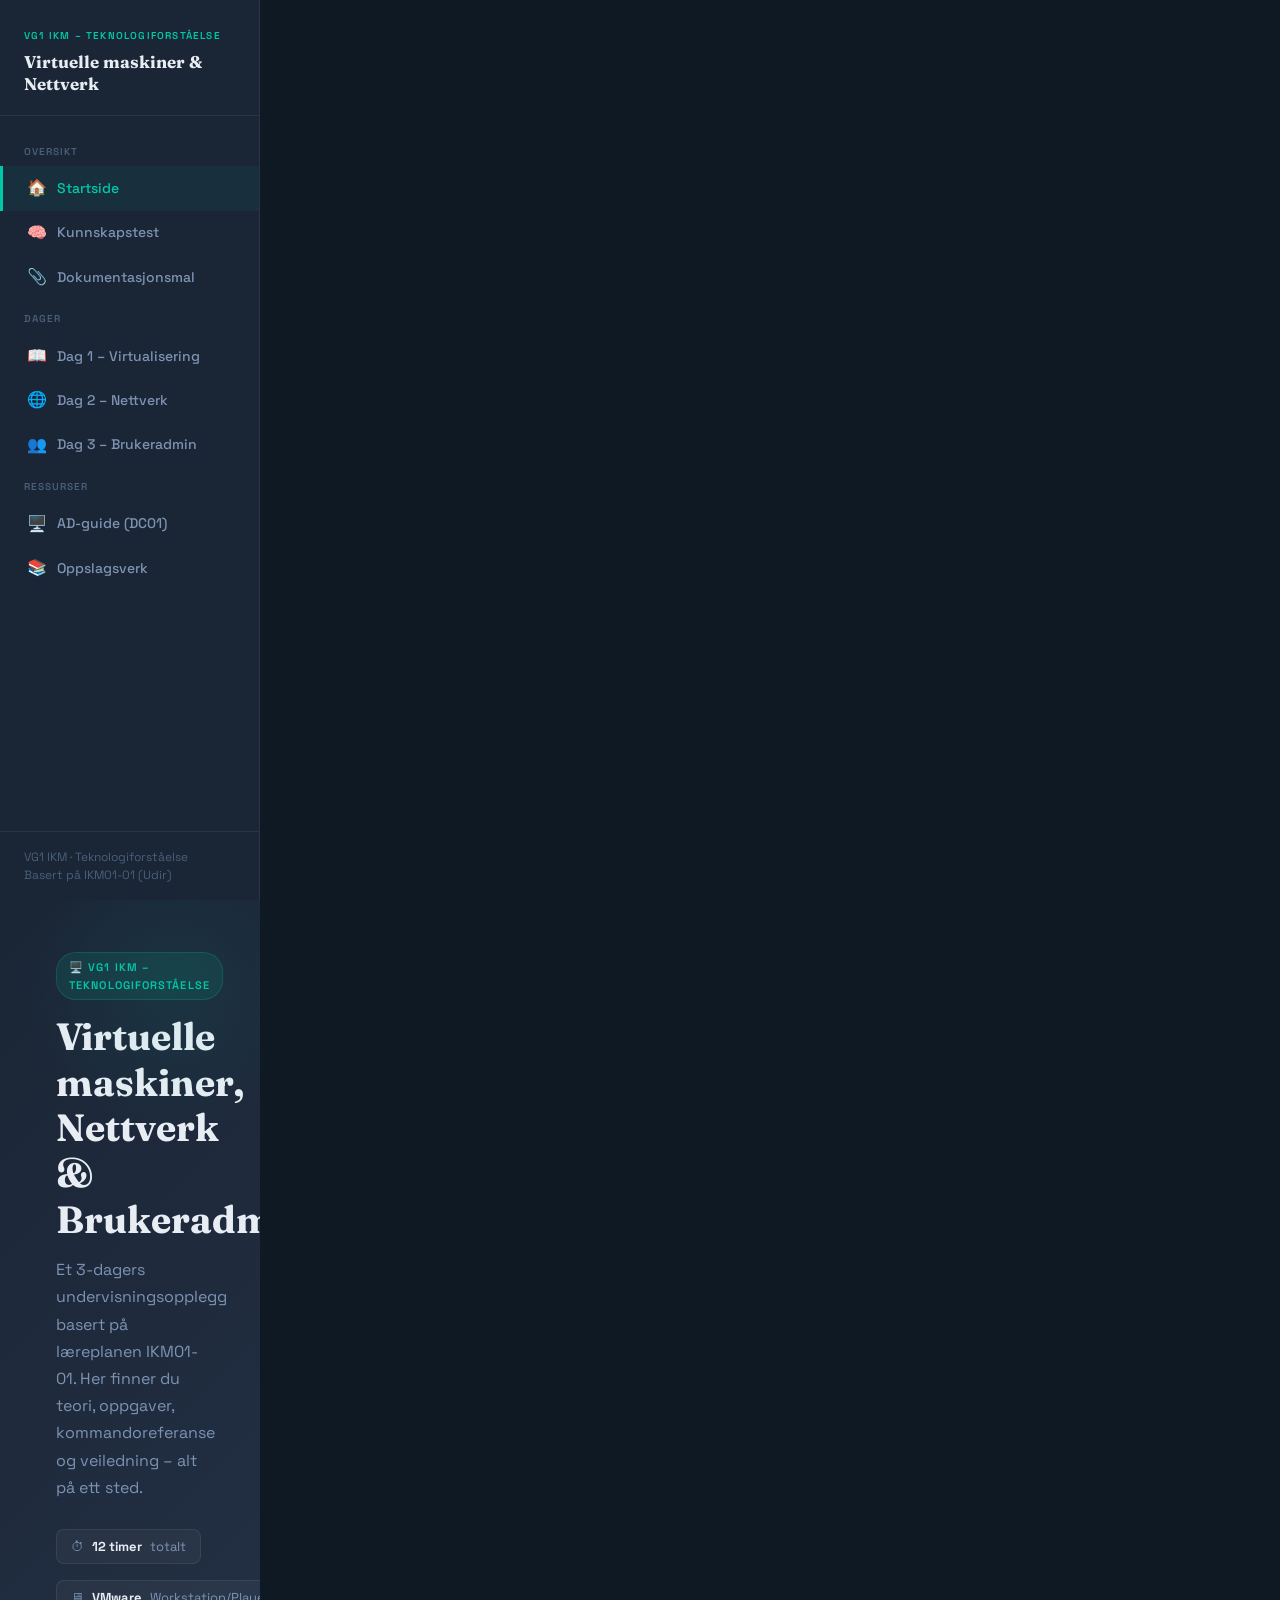
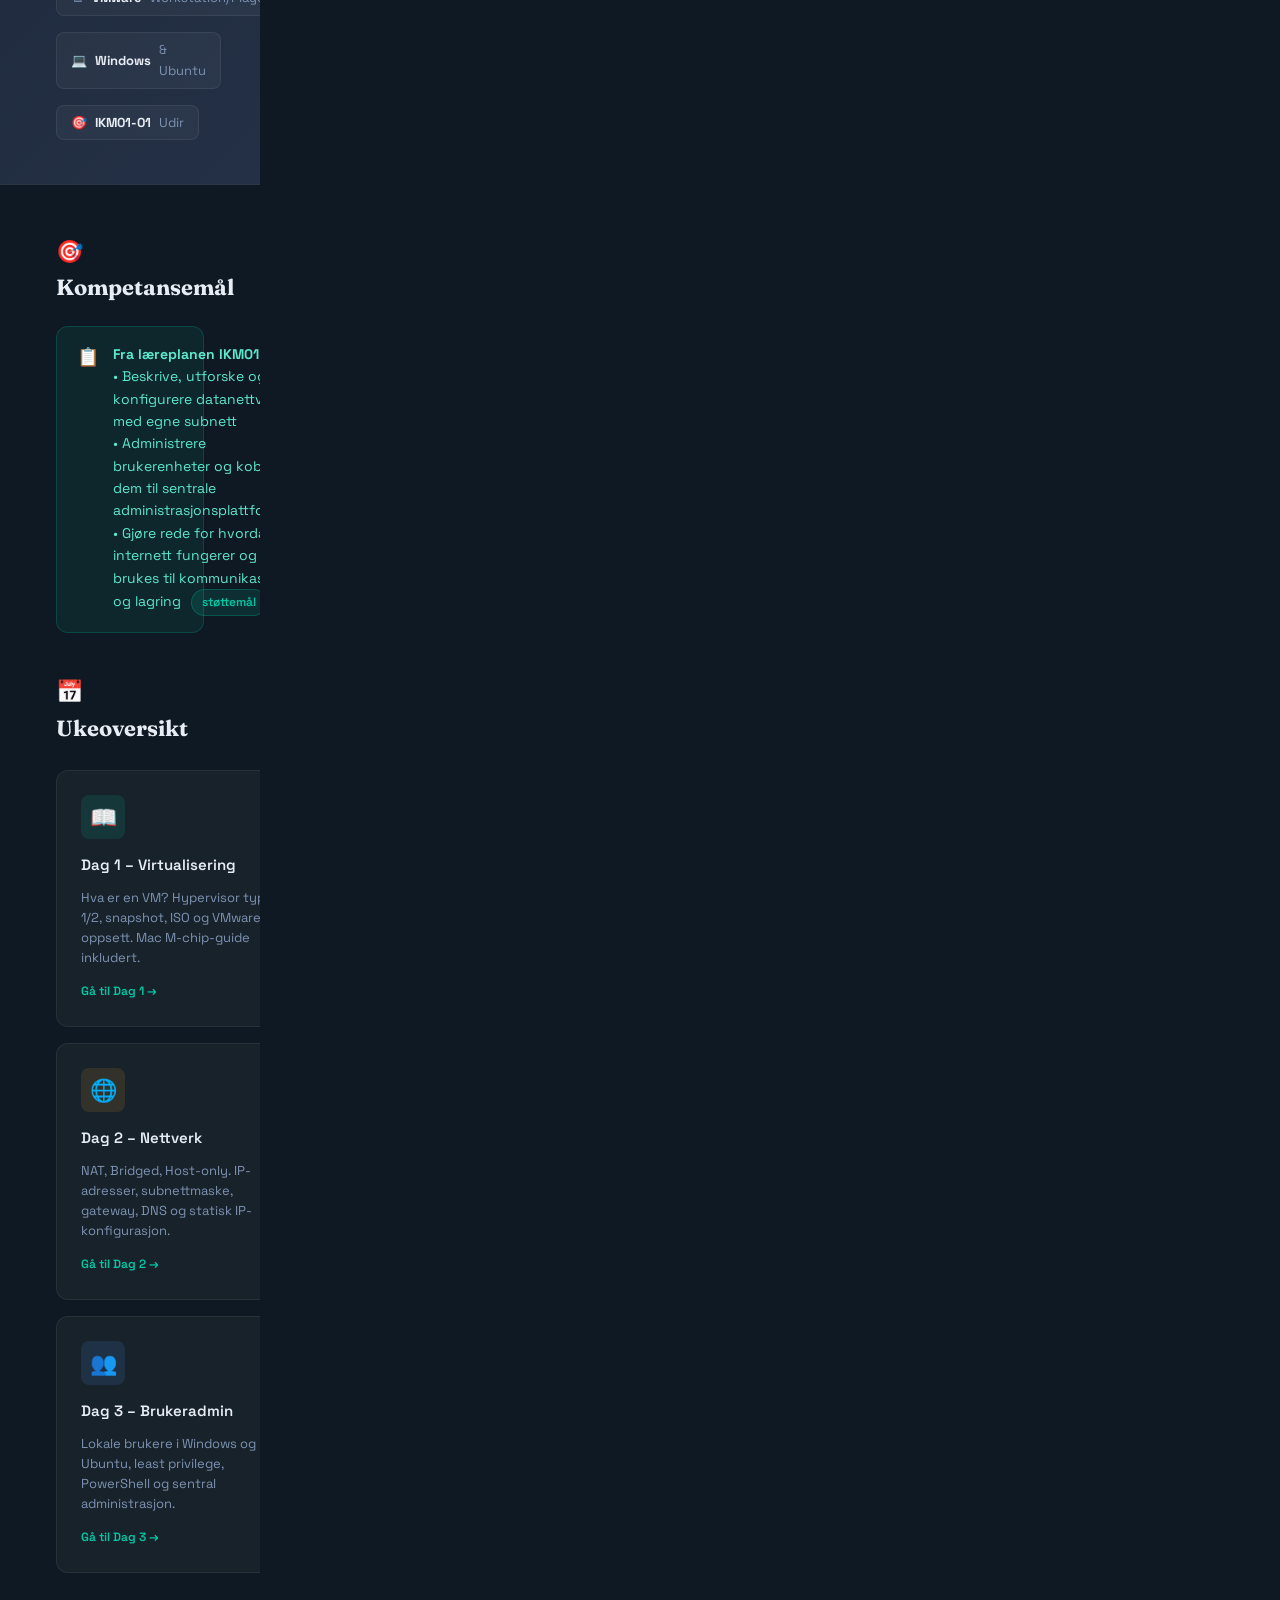
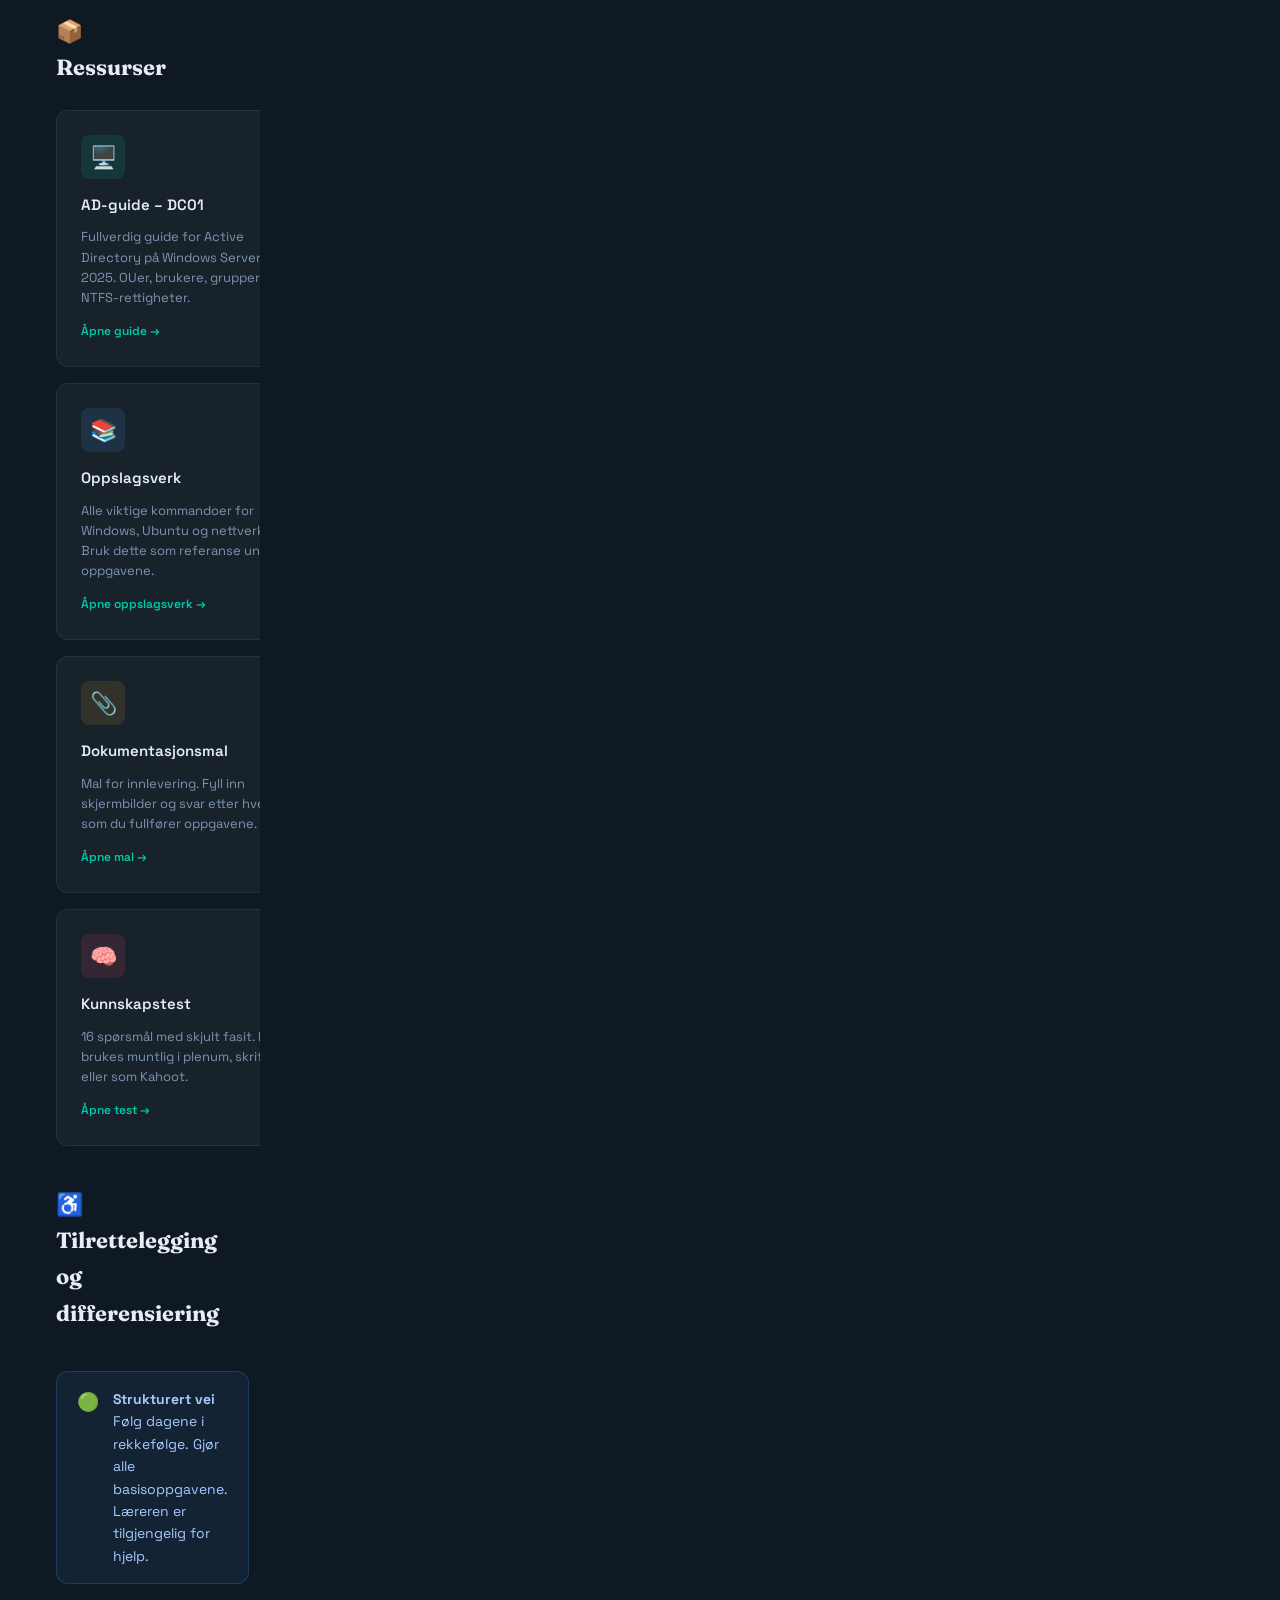
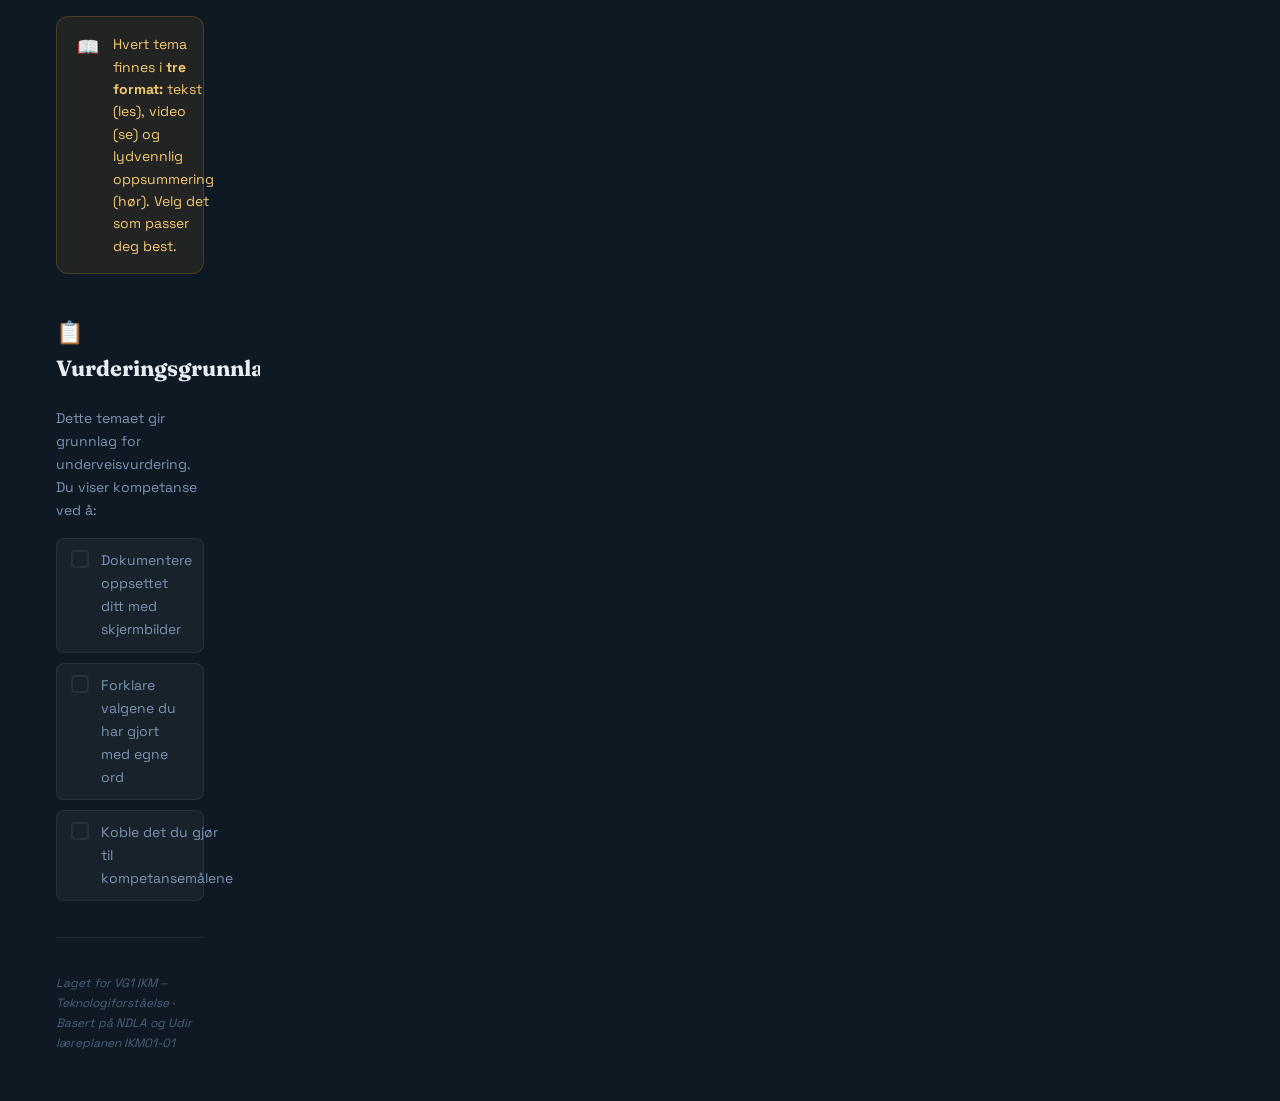
==== index.html @ b063b57e "Erstatt alle filer fra lokal versjon Co-Authored-By: Claude Sonnet 4.6 <noreply@anthropic.com>" ====
<!DOCTYPE html>
<html lang="no">
<head>
  <meta charset="UTF-8">
  <meta name="viewport" content="width=device-width, initial-scale=1.0">
  <title>VG1 IKM – Virtuelle maskiner & Nettverk</title>
  <link rel="stylesheet" href="/css/style.css">
</head>
<body>
<div class="site-wrapper">
  <!-- SIDEBAR -->
  <aside class="sidebar">
    <div class="sidebar-logo">
      <div class="logo-tag">VG1 IKM – Teknologiforståelse</div>
      <h1>Virtuelle maskiner & Nettverk</h1>
    </div>
    <nav class="sidebar-nav">
      <div class="nav-section-label">Oversikt</div>
      <a href="index.html" class="nav-link active"><span class="icon">🏠</span> Startside</a>
      <a href="kunnskapstest.html" class="nav-link"><span class="icon">🧠</span> Kunnskapstest</a>
      <a href="dokumentasjonsmal.html" class="nav-link"><span class="icon">📎</span> Dokumentasjonsmal</a>
      <div class="nav-section-label">Dager</div>
      <a href="dag1.html" class="nav-link"><span class="icon">📖</span> Dag 1 – Virtualisering</a>
      <a href="dag2.html" class="nav-link"><span class="icon">🌐</span> Dag 2 – Nettverk</a>
      <a href="dag3.html" class="nav-link"><span class="icon">👥</span> Dag 3 – Brukeradmin</a>
      <div class="nav-section-label">Ressurser</div>
      <a href="ad-guide.html" class="nav-link"><span class="icon">🖥️</span> AD-guide (DC01)</a>
      <a href="oppslagsverk.html" class="nav-link"><span class="icon">📚</span> Oppslagsverk</a>
    </nav>
    <div class="sidebar-footer">VG1 IKM · Teknologiforståelse<br>Basert på IKM01-01 (Udir)</div>
  </aside>
  <div class="overlay"></div>

  <!-- MAIN -->
  <div class="main-content">
    <div class="mobile-header">
      <h1>VG1 IKM</h1>
      <button class="hamburger">☰</button>
    </div>

    <header class="page-hero">
      <div class="hero-eyebrow">🖥️ VG1 IKM – Teknologiforståelse</div>
      <h1>Virtuelle maskiner, Nettverk & Brukeradministrasjon</h1>
      <p class="lead">Et 3-dagers undervisningsopplegg basert på læreplanen IKM01-01. Her finner du teori, oppgaver, kommandoreferanse og veiledning – alt på ett sted.</p>
      <div class="hero-meta">
        <div class="hero-meta-item">⏱ <strong>12 timer</strong> totalt</div>
        <div class="hero-meta-item">🖥 <strong>VMware</strong> Workstation/Player</div>
        <div class="hero-meta-item">💻 <strong>Windows</strong> &amp; Ubuntu</div>
        <div class="hero-meta-item">🎯 <strong>IKM01-01</strong> Udir</div>
      </div>
    </header>

    <div class="content-area">

      <!-- KOMPETANSEMÅL -->
      <div class="section-header">
        <h2>🎯 Kompetansemål</h2>
        <div class="section-line"></div>
      </div>

      <div class="callout success">
        <span class="callout-icon">📋</span>
        <div>
          <strong>Fra læreplanen IKM01-01:</strong><br>
          • Beskrive, utforske og konfigurere datanettverk med egne subnett<br>
          • Administrere brukerenheter og koble dem til sentrale administrasjonsplattformer<br>
          • Gjøre rede for hvordan internett fungerer og brukes til kommunikasjon og lagring <span class="pill teal" style="margin-left:6px">støttemål</span>
        </div>
      </div>

      <!-- UKEOVERSIKT -->
      <div class="section-header" style="margin-top:40px">
        <h2>📅 Ukeoversikt</h2>
        <div class="section-line"></div>
      </div>

      <div class="card-grid">
        <a href="dag1.html" class="card">
          <div class="card-icon teal">📖</div>
          <h3>Dag 1 – Virtualisering</h3>
          <p>Hva er en VM? Hypervisor type 1/2, snapshot, ISO og VMware-oppsett. Mac M-chip-guide inkludert.</p>
          <div class="card-footer">Gå til Dag 1 →</div>
        </a>
        <a href="dag2.html" class="card">
          <div class="card-icon amber">🌐</div>
          <h3>Dag 2 – Nettverk</h3>
          <p>NAT, Bridged, Host-only. IP-adresser, subnettmaske, gateway, DNS og statisk IP-konfigurasjon.</p>
          <div class="card-footer">Gå til Dag 2 →</div>
        </a>
        <a href="dag3.html" class="card">
          <div class="card-icon blue">👥</div>
          <h3>Dag 3 – Brukeradmin</h3>
          <p>Lokale brukere i Windows og Ubuntu, least privilege, PowerShell og sentral administrasjon.</p>
          <div class="card-footer">Gå til Dag 3 →</div>
        </a>
      </div>

      <!-- RESSURSER -->
      <div class="section-header" style="margin-top:40px">
        <h2>📦 Ressurser</h2>
        <div class="section-line"></div>
      </div>

      <div class="card-grid">
        <a href="ad-guide.html" class="card">
          <div class="card-icon teal">🖥️</div>
          <h3>AD-guide – DC01</h3>
          <p>Fullverdig guide for Active Directory på Windows Server 2025. OUer, brukere, grupper og NTFS-rettigheter.</p>
          <div class="card-footer">Åpne guide →</div>
        </a>
        <a href="oppslagsverk.html" class="card">
          <div class="card-icon blue">📚</div>
          <h3>Oppslagsverk</h3>
          <p>Alle viktige kommandoer for Windows, Ubuntu og nettverk. Bruk dette som referanse under oppgavene.</p>
          <div class="card-footer">Åpne oppslagsverk →</div>
        </a>
        <a href="dokumentasjonsmal.html" class="card">
          <div class="card-icon amber">📎</div>
          <h3>Dokumentasjonsmal</h3>
          <p>Mal for innlevering. Fyll inn skjermbilder og svar etter hvert som du fullfører oppgavene.</p>
          <div class="card-footer">Åpne mal →</div>
        </a>
        <a href="kunnskapstest.html" class="card">
          <div class="card-icon red">🧠</div>
          <h3>Kunnskapstest</h3>
          <p>16 spørsmål med skjult fasit. Kan brukes muntlig i plenum, skriftlig eller som Kahoot.</p>
          <div class="card-footer">Åpne test →</div>
        </a>
      </div>

      <!-- UU OG DIFFERENSIERING -->
      <div class="section-header" style="margin-top:40px">
        <h2>♿ Tilrettelegging og differensiering</h2>
        <div class="section-line"></div>
      </div>

      <div style="display:grid;grid-template-columns:1fr 1fr;gap:16px">
        <div class="callout info">
          <span class="callout-icon">🟢</span>
          <div>
            <strong>Strukturert vei</strong><br>
            Følg dagene i rekkefølge. Gjør alle basisoppgavene. Læreren er tilgjengelig for hjelp.
          </div>
        </div>
        <div class="callout info" style="border-color:rgba(74,158,255,0.4)">
          <span class="callout-icon">🔵</span>
          <div>
            <strong>Utforskningsvei</strong><br>
            Hopp raskere gjennom teorien og ta fordypningsoppgaver. Sett opp mer komplekse miljøer.
          </div>
        </div>
      </div>

      <div class="callout warning" style="margin-top:12px">
        <span class="callout-icon">📖</span>
        <div>Hvert tema finnes i <strong>tre format:</strong> tekst (les), video (se) og lydvennlig oppsummering (hør). Velg det som passer deg best.</div>
      </div>

      <!-- VURDERING -->
      <div class="section-header" style="margin-top:40px">
        <h2>📋 Vurderingsgrunnlag</h2>
        <div class="section-line"></div>
      </div>

      <p style="font-size:14px;color:var(--text-muted);margin-bottom:16px">Dette temaet gir grunnlag for underveisvurdering. Du viser kompetanse ved å:</p>
      <ul class="checklist">
        <li><span class="check-box"></span> Dokumentere oppsettet ditt med skjermbilder</li>
        <li><span class="check-box"></span> Forklare valgene du har gjort med egne ord</li>
        <li><span class="check-box"></span> Koble det du gjør til kompetansemålene</li>
      </ul>

      <hr class="divider">
      <p style="font-size:12px;color:var(--text-dim)"><em>Laget for VG1 IKM – Teknologiforståelse · Basert på NDLA og Udir læreplanen IKM01-01</em></p>
    </div>
  </div>
</div>
<script src="/js/main.js"></script>
</body>
</html>
---- css/style.css ----
@import url('https://fonts.googleapis.com/css2?family=Space+Grotesk:wght@300;400;500;600;700&family=JetBrains+Mono:wght@400;500&family=Fraunces:ital,opsz,wght@0,9..144,300;0,9..144,700;1,9..144,400&display=swap');

:root {
  --navy: #0f1923;
  --navy-light: #1a2535;
  --navy-mid: #243045;
  --teal: #00c9a7;
  --teal-dim: #00a388;
  --amber: #f5a623;
  --blue: #4a9eff;
  --red: #ff4d6d;
  --text: #e8edf4;
  --text-muted: #7d93b2;
  --text-dim: #4a5f7a;
  --border: rgba(255,255,255,0.07);
  --card-bg: rgba(255,255,255,0.04);
  --card-hover: rgba(255,255,255,0.07);
  --radius: 12px;
  --radius-sm: 8px;
  --mono: 'JetBrains Mono', monospace;
  --sans: 'Space Grotesk', sans-serif;
  --serif: 'Fraunces', serif;
  --transition: 0.2s ease;
}

*, *::before, *::after { box-sizing: border-box; margin: 0; padding: 0; }

html { scroll-behavior: smooth; }

body {
  font-family: var(--sans);
  background: var(--navy);
  color: var(--text);
  line-height: 1.65;
  font-size: 16px;
  min-height: 100vh;
  -webkit-font-smoothing: antialiased;
}

/* ─── LAYOUT ─── */
.site-wrapper { display: grid; grid-template-columns: 260px 1fr; min-height: 100vh; }

.sidebar {
  position: sticky;
  top: 0;
  height: 100vh;
  background: var(--navy-light);
  border-right: 1px solid var(--border);
  display: flex;
  flex-direction: column;
  overflow-y: auto;
  z-index: 100;
}

.main-content { overflow: hidden; }

/* ─── SIDEBAR ─── */
.sidebar-logo {
  padding: 28px 24px 20px;
  border-bottom: 1px solid var(--border);
}

.sidebar-logo .logo-tag {
  font-size: 10px;
  font-weight: 600;
  letter-spacing: 0.12em;
  text-transform: uppercase;
  color: var(--teal);
  margin-bottom: 6px;
}

.sidebar-logo h1 {
  font-family: var(--serif);
  font-size: 17px;
  font-weight: 700;
  color: var(--text);
  line-height: 1.3;
}

.sidebar-nav { padding: 16px 0; flex: 1; }

.nav-section-label {
  font-size: 10px;
  font-weight: 600;
  letter-spacing: 0.1em;
  text-transform: uppercase;
  color: var(--text-dim);
  padding: 12px 24px 6px;
}

.nav-link {
  display: flex;
  align-items: center;
  gap: 10px;
  padding: 9px 24px;
  color: var(--text-muted);
  text-decoration: none;
  font-size: 14px;
  font-weight: 500;
  border-left: 3px solid transparent;
  transition: var(--transition);
}

.nav-link:hover {
  color: var(--text);
  background: var(--card-bg);
  border-left-color: var(--border);
}

.nav-link.active {
  color: var(--teal);
  background: rgba(0,201,167,0.07);
  border-left-color: var(--teal);
}

.nav-link .icon { font-size: 16px; width: 20px; text-align: center; flex-shrink: 0; }

.nav-badge {
  margin-left: auto;
  font-size: 10px;
  font-weight: 600;
  padding: 2px 7px;
  border-radius: 20px;
  background: rgba(245,166,35,0.15);
  color: var(--amber);
}

.sidebar-footer {
  padding: 16px 24px;
  border-top: 1px solid var(--border);
  font-size: 12px;
  color: var(--text-dim);
  line-height: 1.5;
}

/* ─── HERO / PAGE HEADER ─── */
.page-hero {
  background: linear-gradient(135deg, var(--navy-light) 0%, var(--navy-mid) 100%);
  border-bottom: 1px solid var(--border);
  padding: 52px 56px 44px;
  position: relative;
  overflow: hidden;
}

.page-hero::before {
  content: '';
  position: absolute;
  top: -60px; right: -60px;
  width: 300px; height: 300px;
  background: radial-gradient(circle, rgba(0,201,167,0.08) 0%, transparent 70%);
  pointer-events: none;
}

.hero-eyebrow {
  display: inline-flex;
  align-items: center;
  gap: 8px;
  font-size: 11px;
  font-weight: 600;
  letter-spacing: 0.1em;
  text-transform: uppercase;
  color: var(--teal);
  margin-bottom: 14px;
  padding: 5px 12px;
  background: rgba(0,201,167,0.1);
  border-radius: 20px;
  border: 1px solid rgba(0,201,167,0.2);
}

.page-hero h1 {
  font-family: var(--serif);
  font-size: 38px;
  font-weight: 700;
  color: var(--text);
  line-height: 1.2;
  margin-bottom: 14px;
  max-width: 700px;
}

.page-hero .lead {
  font-size: 16px;
  color: var(--text-muted);
  max-width: 600px;
  line-height: 1.7;
}

.hero-meta {
  display: flex;
  flex-wrap: wrap;
  gap: 16px;
  margin-top: 28px;
}

.hero-meta-item {
  display: flex;
  align-items: center;
  gap: 8px;
  font-size: 13px;
  color: var(--text-muted);
  padding: 6px 14px;
  background: var(--card-bg);
  border: 1px solid var(--border);
  border-radius: var(--radius-sm);
}

.hero-meta-item strong { color: var(--text); }

/* ─── CONTENT AREA ─── */
.content-area { padding: 48px 56px; max-width: 960px; }

/* ─── CARDS ─── */
.card-grid { display: grid; grid-template-columns: repeat(auto-fill, minmax(260px, 1fr)); gap: 16px; margin: 24px 0; }

.card {
  background: var(--card-bg);
  border: 1px solid var(--border);
  border-radius: var(--radius);
  padding: 24px;
  text-decoration: none;
  color: inherit;
  display: flex;
  flex-direction: column;
  gap: 10px;
  transition: var(--transition);
  cursor: pointer;
}

.card:hover {
  background: var(--card-hover);
  border-color: rgba(255,255,255,0.12);
  transform: translateY(-2px);
  box-shadow: 0 8px 32px rgba(0,0,0,0.3);
}

.card-icon {
  width: 44px; height: 44px;
  border-radius: var(--radius-sm);
  display: flex; align-items: center; justify-content: center;
  font-size: 22px;
  background: rgba(255,255,255,0.06);
  margin-bottom: 4px;
}

.card-icon.teal { background: rgba(0,201,167,0.12); }
.card-icon.amber { background: rgba(245,166,35,0.12); }
.card-icon.blue { background: rgba(74,158,255,0.12); }
.card-icon.red { background: rgba(255,77,109,0.12); }

.card h3 { font-size: 15px; font-weight: 600; color: var(--text); }
.card p { font-size: 13px; color: var(--text-muted); line-height: 1.55; flex: 1; }

.card-footer {
  display: flex;
  align-items: center;
  gap: 6px;
  font-size: 12px;
  font-weight: 600;
  color: var(--teal);
  margin-top: 4px;
}

/* ─── SECTION HEADERS ─── */
.section-header {
  display: flex;
  align-items: baseline;
  gap: 14px;
  margin-bottom: 20px;
  margin-top: 44px;
}

.section-header:first-child { margin-top: 0; }

.section-header h2 {
  font-family: var(--serif);
  font-size: 22px;
  font-weight: 700;
  color: var(--text);
}

.section-line {
  flex: 1;
  height: 1px;
  background: var(--border);
}

/* ─── CALLOUT / INFO BOXES ─── */
.callout {
  border-radius: var(--radius);
  padding: 16px 20px;
  margin: 20px 0;
  display: flex;
  gap: 14px;
  align-items: flex-start;
  font-size: 14px;
  line-height: 1.6;
}

.callout.info { background: rgba(74,158,255,0.08); border: 1px solid rgba(74,158,255,0.2); color: #a8c8ff; }
.callout.warning { background: rgba(245,166,35,0.08); border: 1px solid rgba(245,166,35,0.2); color: #f5c873; }
.callout.success { background: rgba(0,201,167,0.08); border: 1px solid rgba(0,201,167,0.2); color: #5de8cc; }
.callout.danger { background: rgba(255,77,109,0.08); border: 1px solid rgba(255,77,109,0.2); color: #ff8fa3; }

.callout-icon { font-size: 18px; flex-shrink: 0; line-height: 1.6; }

/* ─── TABLES ─── */
.table-wrap { overflow-x: auto; margin: 20px 0; border-radius: var(--radius); border: 1px solid var(--border); }

table { width: 100%; border-collapse: collapse; font-size: 14px; }

thead tr { background: rgba(255,255,255,0.05); }
thead th { padding: 12px 16px; text-align: left; font-size: 11px; font-weight: 600; letter-spacing: 0.08em; text-transform: uppercase; color: var(--text-muted); white-space: nowrap; }
tbody tr { border-top: 1px solid var(--border); }
tbody tr:hover { background: var(--card-bg); }
tbody td { padding: 12px 16px; color: var(--text-muted); vertical-align: top; }
tbody td strong, tbody td code { color: var(--text); }

/* ─── CODE BLOCKS ─── */
.code-block {
  background: #0a1017;
  border: 1px solid var(--border);
  border-radius: var(--radius);
  overflow: hidden;
  margin: 20px 0;
}

.code-header {
  display: flex;
  align-items: center;
  justify-content: space-between;
  padding: 10px 16px;
  background: rgba(255,255,255,0.03);
  border-bottom: 1px solid var(--border);
  font-size: 12px;
  color: var(--text-dim);
}

.code-lang { font-weight: 600; color: var(--teal); font-family: var(--mono); font-size: 11px; }

.copy-btn {
  background: none;
  border: 1px solid var(--border);
  color: var(--text-muted);
  font-family: var(--sans);
  font-size: 11px;
  font-weight: 500;
  padding: 4px 10px;
  border-radius: 6px;
  cursor: pointer;
  transition: var(--transition);
}

.copy-btn:hover { color: var(--text); border-color: rgba(255,255,255,0.2); }
.copy-btn.copied { color: var(--teal); border-color: var(--teal); }

pre {
  padding: 20px;
  overflow-x: auto;
  font-family: var(--mono);
  font-size: 13px;
  line-height: 1.75;
  color: #c9d1d9;
}

code {
  font-family: var(--mono);
  font-size: 0.88em;
  background: rgba(255,255,255,0.08);
  padding: 2px 6px;
  border-radius: 4px;
  color: var(--teal);
}

pre code { background: none; padding: 0; font-size: 1em; color: inherit; }

/* Syntax coloring */
.kw { color: #ff79c6; }
.cm { color: #6272a4; }
.st { color: #f1fa8c; }
.fn { color: #50fa7b; }
.nu { color: #bd93f9; }
.va { color: #8be9fd; }

/* ─── STEPS / NUMBERED LIST ─── */
.steps { counter-reset: step; list-style: none; display: flex; flex-direction: column; gap: 12px; margin: 20px 0; }

.steps li {
  counter-increment: step;
  display: flex;
  gap: 16px;
  align-items: flex-start;
}

.steps li::before {
  content: counter(step);
  flex-shrink: 0;
  width: 28px; height: 28px;
  background: rgba(0,201,167,0.12);
  border: 1px solid rgba(0,201,167,0.3);
  color: var(--teal);
  border-radius: 50%;
  display: flex;
  align-items: center;
  justify-content: center;
  font-size: 13px;
  font-weight: 700;
  font-family: var(--mono);
  margin-top: 2px;
}

.steps li p { font-size: 14px; color: var(--text-muted); line-height: 1.6; }
.steps li p strong { color: var(--text); }

/* ─── TIDSPLAN / SCHEDULE ─── */
.schedule-row {
  display: grid;
  grid-template-columns: 140px 1fr 1fr;
  gap: 0;
  border-bottom: 1px solid var(--border);
}

.schedule-row:first-child { border-radius: var(--radius) var(--radius) 0 0; }
.schedule-row:last-child { border-bottom: none; border-radius: 0 0 var(--radius) var(--radius); }

.schedule-time {
  padding: 14px 16px;
  font-family: var(--mono);
  font-size: 12px;
  color: var(--text-dim);
  border-right: 1px solid var(--border);
  background: rgba(255,255,255,0.02);
}

.schedule-cell {
  padding: 14px 18px;
  font-size: 13px;
  color: var(--text-muted);
  border-right: 1px solid var(--border);
}

.schedule-cell:last-child { border-right: none; }
.schedule-cell.warning { color: var(--amber); }
.schedule-cell.lunch { color: var(--text-dim); font-style: italic; }

/* ─── CHECKLIST ─── */
.checklist { list-style: none; display: flex; flex-direction: column; gap: 10px; margin: 16px 0; }

.checklist li {
  display: flex;
  gap: 12px;
  align-items: flex-start;
  font-size: 14px;
  color: var(--text-muted);
  padding: 10px 14px;
  background: var(--card-bg);
  border: 1px solid var(--border);
  border-radius: var(--radius-sm);
}

.checklist li .check-box {
  width: 18px; height: 18px;
  border: 2px solid var(--border);
  border-radius: 4px;
  flex-shrink: 0;
  margin-top: 1px;
}

/* ─── PILL / BADGE ─── */
.pill {
  display: inline-flex;
  align-items: center;
  gap: 5px;
  padding: 3px 10px;
  border-radius: 20px;
  font-size: 12px;
  font-weight: 600;
}

.pill.teal { background: rgba(0,201,167,0.12); color: var(--teal); border: 1px solid rgba(0,201,167,0.25); }
.pill.amber { background: rgba(245,166,35,0.12); color: var(--amber); border: 1px solid rgba(245,166,35,0.25); }
.pill.blue { background: rgba(74,158,255,0.12); color: var(--blue); border: 1px solid rgba(74,158,255,0.25); }

/* ─── TABS ─── */
.tab-bar {
  display: flex;
  gap: 4px;
  padding: 4px;
  background: var(--card-bg);
  border: 1px solid var(--border);
  border-radius: var(--radius);
  margin: 20px 0 24px;
  width: fit-content;
}

.tab-btn {
  padding: 8px 18px;
  border-radius: calc(var(--radius) - 4px);
  font-family: var(--sans);
  font-size: 13px;
  font-weight: 500;
  color: var(--text-muted);
  background: none;
  border: none;
  cursor: pointer;
  transition: var(--transition);
}

.tab-btn.active { background: var(--teal); color: var(--navy); font-weight: 700; }
.tab-btn:hover:not(.active) { color: var(--text); background: var(--card-hover); }

.tab-content { display: none; }
.tab-content.active { display: block; }

/* ─── PROGRESS / TIMELINE ─── */
.timeline { position: relative; padding-left: 28px; }
.timeline::before { content: ''; position: absolute; left: 8px; top: 8px; bottom: 8px; width: 2px; background: var(--border); }

.timeline-item { position: relative; margin-bottom: 28px; }
.timeline-item::before { content: ''; position: absolute; left: -24px; top: 6px; width: 12px; height: 12px; border-radius: 50%; background: var(--navy-light); border: 2px solid var(--text-dim); }
.timeline-item.done::before { background: var(--teal); border-color: var(--teal); }
.timeline-item.active::before { background: var(--amber); border-color: var(--amber); box-shadow: 0 0 0 4px rgba(245,166,35,0.15); }

.timeline-label { font-size: 11px; font-weight: 600; text-transform: uppercase; letter-spacing: 0.08em; color: var(--text-dim); margin-bottom: 4px; }
.timeline-title { font-size: 15px; font-weight: 600; color: var(--text); margin-bottom: 4px; }
.timeline-desc { font-size: 13px; color: var(--text-muted); }

/* ─── HAMBURGER / MOBILE ─── */
.mobile-header { display: none; }

/* ─── RESPONSIVE ─── */
@media (max-width: 900px) {
  .site-wrapper { grid-template-columns: 1fr; }

  .sidebar {
    position: fixed;
    left: -260px;
    top: 0;
    height: 100%;
    transition: left 0.3s ease;
    z-index: 200;
  }

  .sidebar.open { left: 0; }

  .mobile-header {
    display: flex;
    align-items: center;
    justify-content: space-between;
    padding: 16px 20px;
    background: var(--navy-light);
    border-bottom: 1px solid var(--border);
    position: sticky;
    top: 0;
    z-index: 100;
  }

  .mobile-header h1 { font-family: var(--serif); font-size: 16px; }

  .hamburger {
    background: none;
    border: 1px solid var(--border);
    color: var(--text);
    width: 36px; height: 36px;
    border-radius: var(--radius-sm);
    cursor: pointer;
    font-size: 18px;
    display: flex;
    align-items: center;
    justify-content: center;
  }

  .page-hero { padding: 32px 24px; }
  .page-hero h1 { font-size: 26px; }
  .content-area { padding: 28px 24px; }
  .card-grid { grid-template-columns: 1fr; }
  .schedule-row { grid-template-columns: 1fr; }
  .schedule-time { border-right: none; border-bottom: 1px solid var(--border); }
  .schedule-cell { border-right: none; }
  .overlay { display: none; position: fixed; inset: 0; background: rgba(0,0,0,0.6); z-index: 150; }
  .overlay.open { display: block; }
}

/* ─── SCROLLBAR ─── */
::-webkit-scrollbar { width: 6px; height: 6px; }
::-webkit-scrollbar-track { background: transparent; }
::-webkit-scrollbar-thumb { background: var(--border); border-radius: 3px; }
::-webkit-scrollbar-thumb:hover { background: var(--text-dim); }

/* ─── UTILITY ─── */
.mt-0 { margin-top: 0 !important; }
.mb-8 { margin-bottom: 8px; }
.mb-24 { margin-bottom: 24px; }
.text-teal { color: var(--teal); }
.text-amber { color: var(--amber); }
.text-muted { color: var(--text-muted); }
hr.divider { border: none; border-top: 1px solid var(--border); margin: 36px 0; }
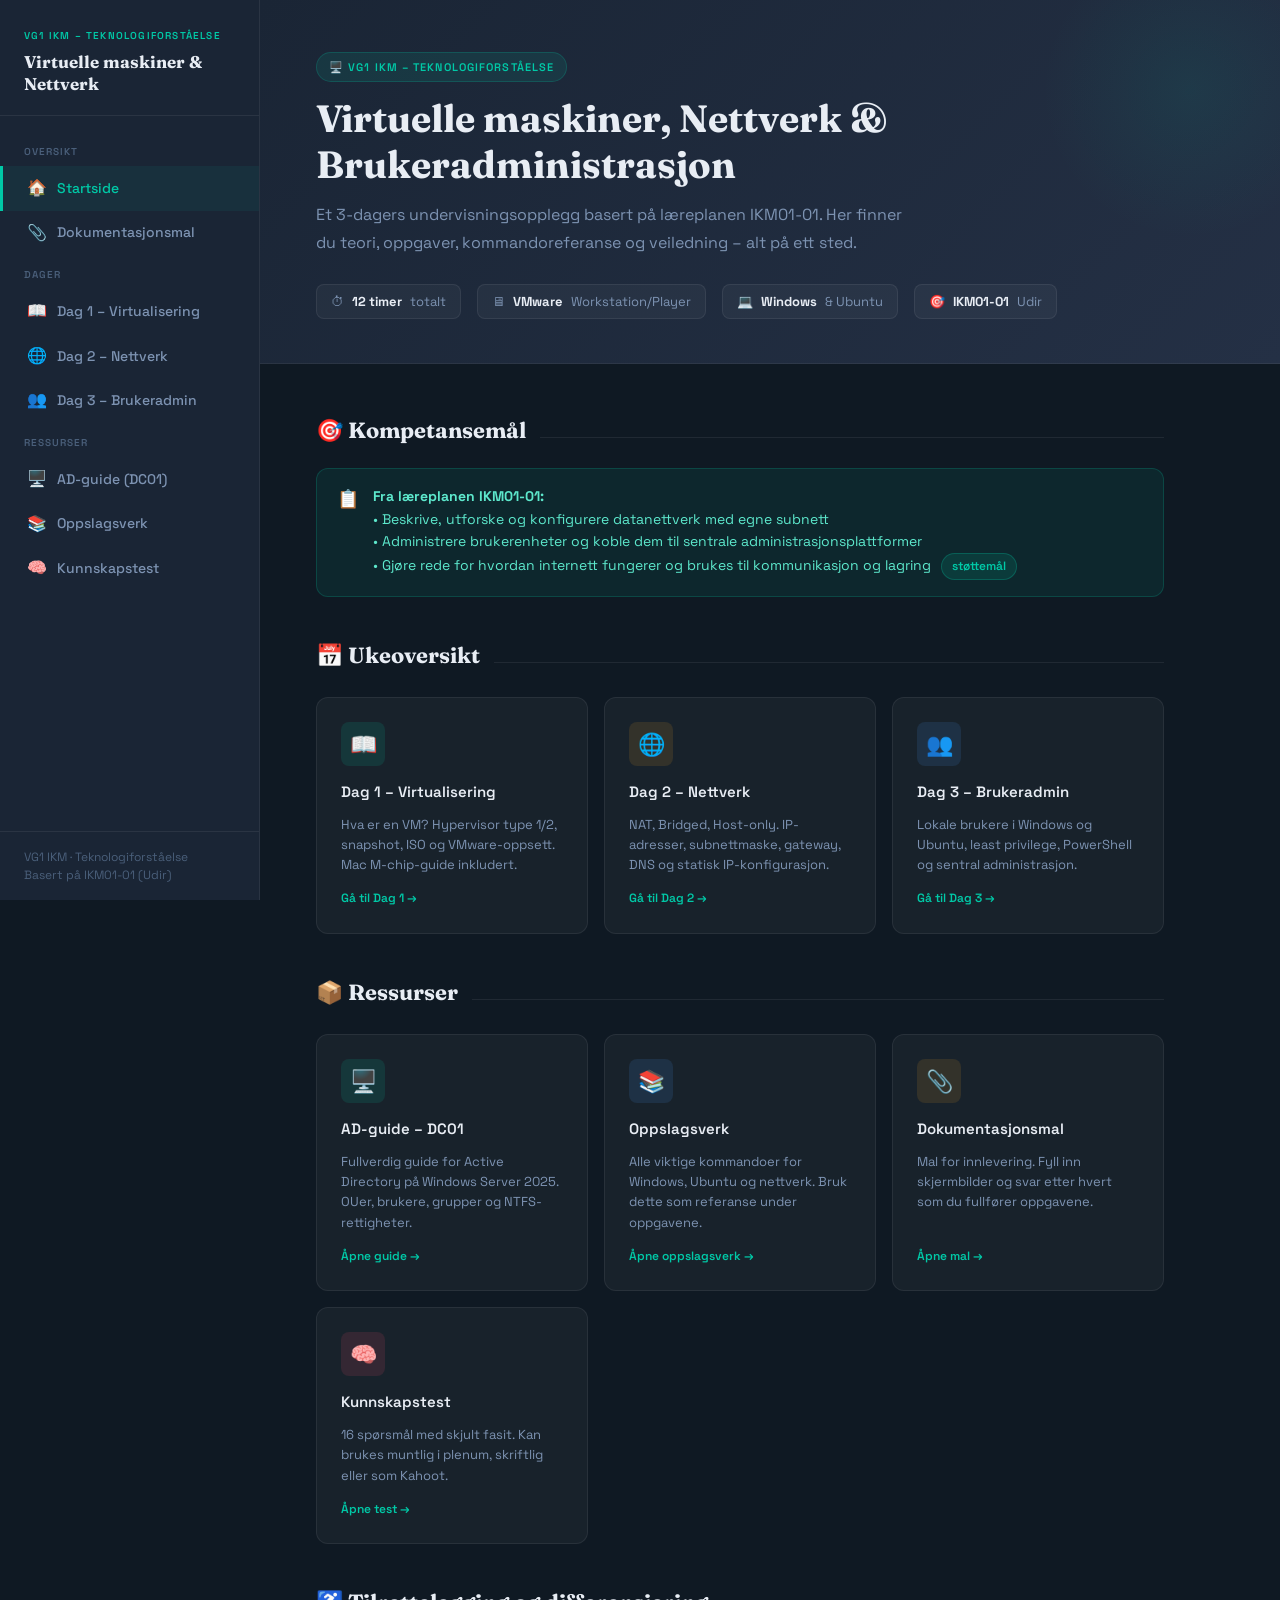
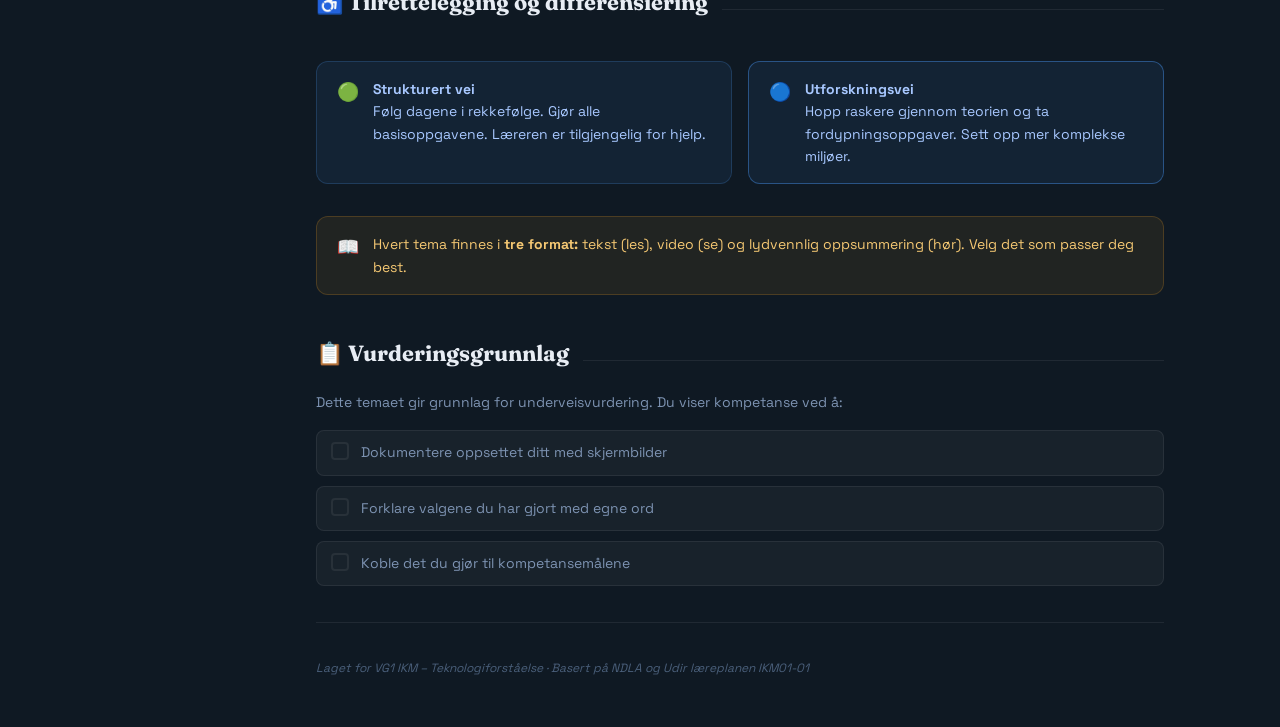
==== commit 7ee095a4: "Comprehensive update: readability, content parity with Notion, nav order - Move Kunnskapstest to bot" ====
--- a/index.html
+++ b/index.html
@@ -17,7 +17,6 @@
     <nav class="sidebar-nav">
       <div class="nav-section-label">Oversikt</div>
       <a href="index.html" class="nav-link active"><span class="icon">🏠</span> Startside</a>
-      <a href="kunnskapstest.html" class="nav-link"><span class="icon">🧠</span> Kunnskapstest</a>
       <a href="dokumentasjonsmal.html" class="nav-link"><span class="icon">📎</span> Dokumentasjonsmal</a>
       <div class="nav-section-label">Dager</div>
       <a href="dag1.html" class="nav-link"><span class="icon">📖</span> Dag 1 – Virtualisering</a>
@@ -26,6 +25,7 @@
       <div class="nav-section-label">Ressurser</div>
       <a href="ad-guide.html" class="nav-link"><span class="icon">🖥️</span> AD-guide (DC01)</a>
       <a href="oppslagsverk.html" class="nav-link"><span class="icon">📚</span> Oppslagsverk</a>
+      <a href="kunnskapstest.html" class="nav-link"><span class="icon">🧠</span> Kunnskapstest</a>
     </nav>
     <div class="sidebar-footer">VG1 IKM · Teknologiforståelse<br>Basert på IKM01-01 (Udir)</div>
   </aside>
--- a/css/style.css
+++ b/css/style.css
@@ -525,6 +525,7 @@
 
 /* ─── HAMBURGER / MOBILE ─── */
 .mobile-header { display: none; }
+.overlay { display: none; }
 
 /* ─── RESPONSIVE ─── */
 @media (max-width: 900px) {
@@ -593,3 +594,8 @@
 .text-amber { color: var(--amber); }
 .text-muted { color: var(--text-muted); }
 hr.divider { border: none; border-top: 1px solid var(--border); margin: 36px 0; }
+
+/* ─── TASK/THEORY SECTION DISTINCTION ─── */
+.task-section-header h2 { color: var(--amber); }
+.task-section-header .section-line { background: rgba(245,166,35,0.25); }
+.task-reminder { margin-bottom: 20px; }
